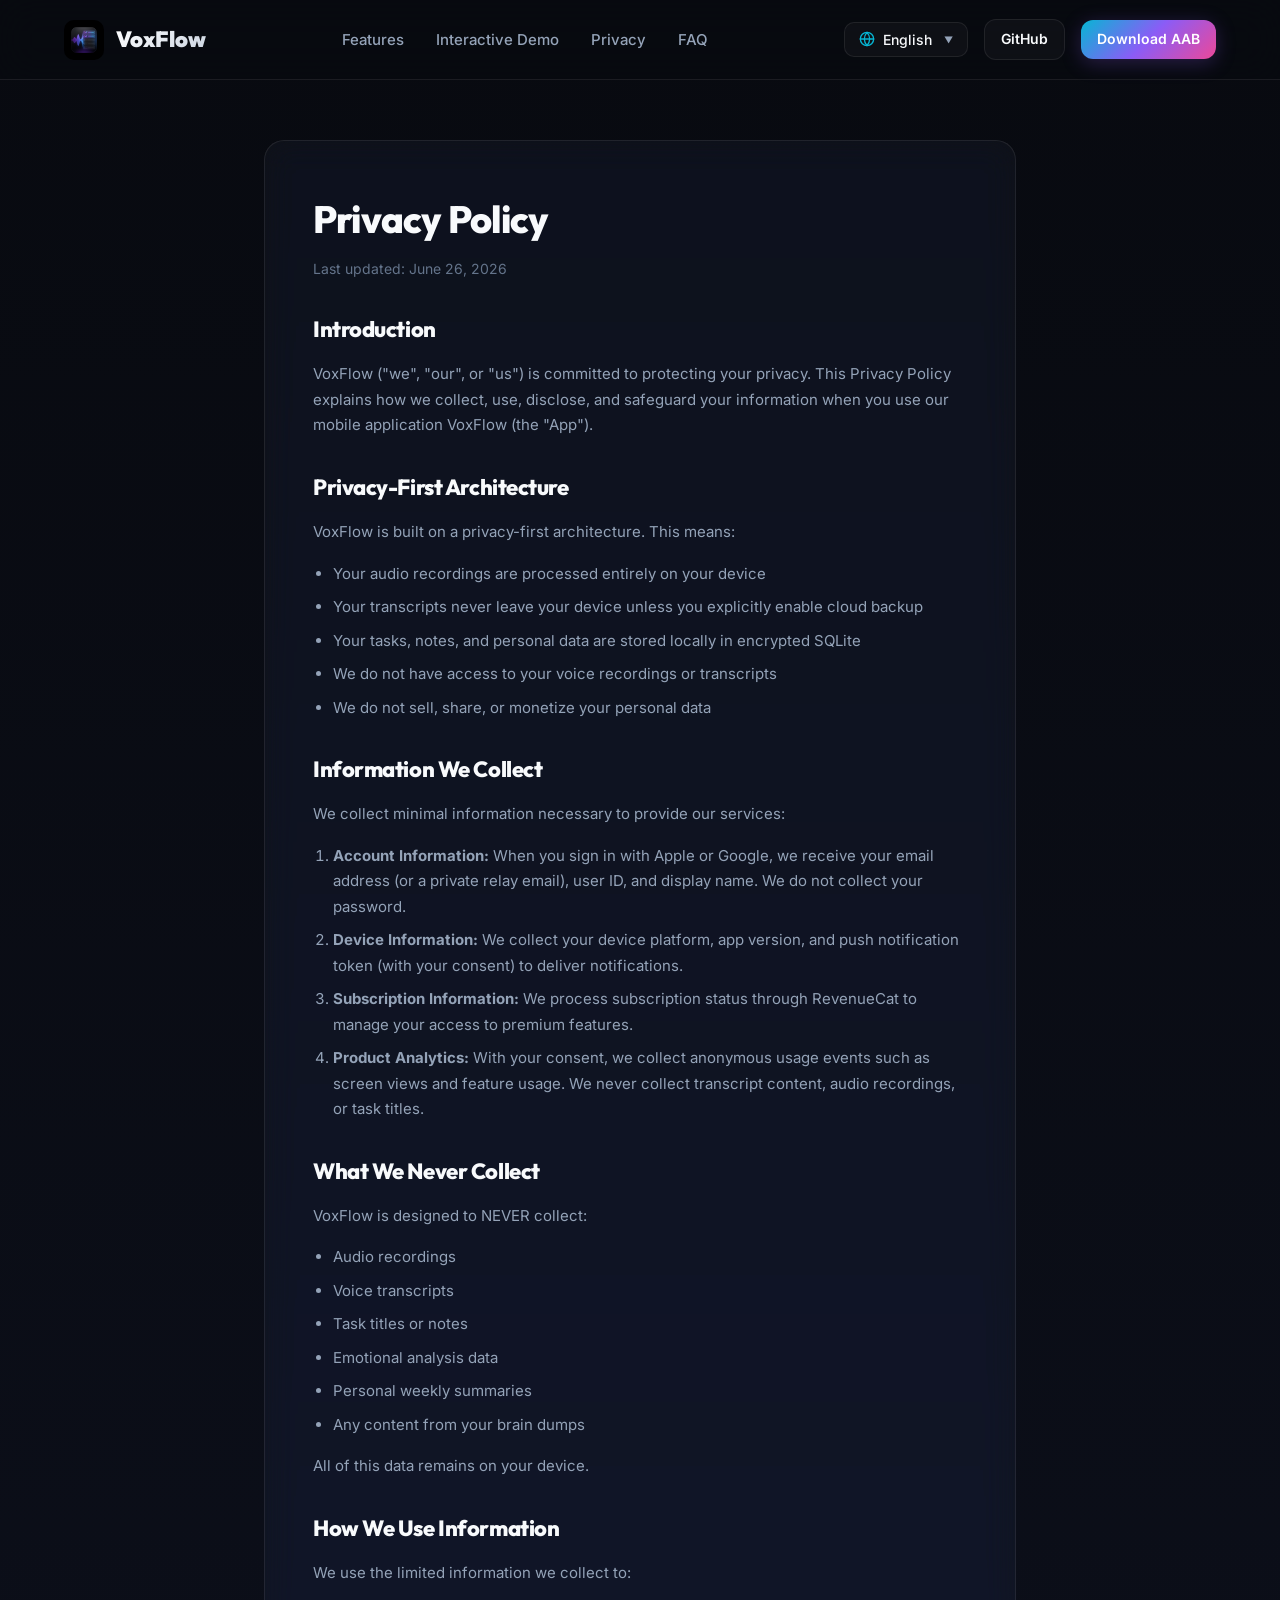
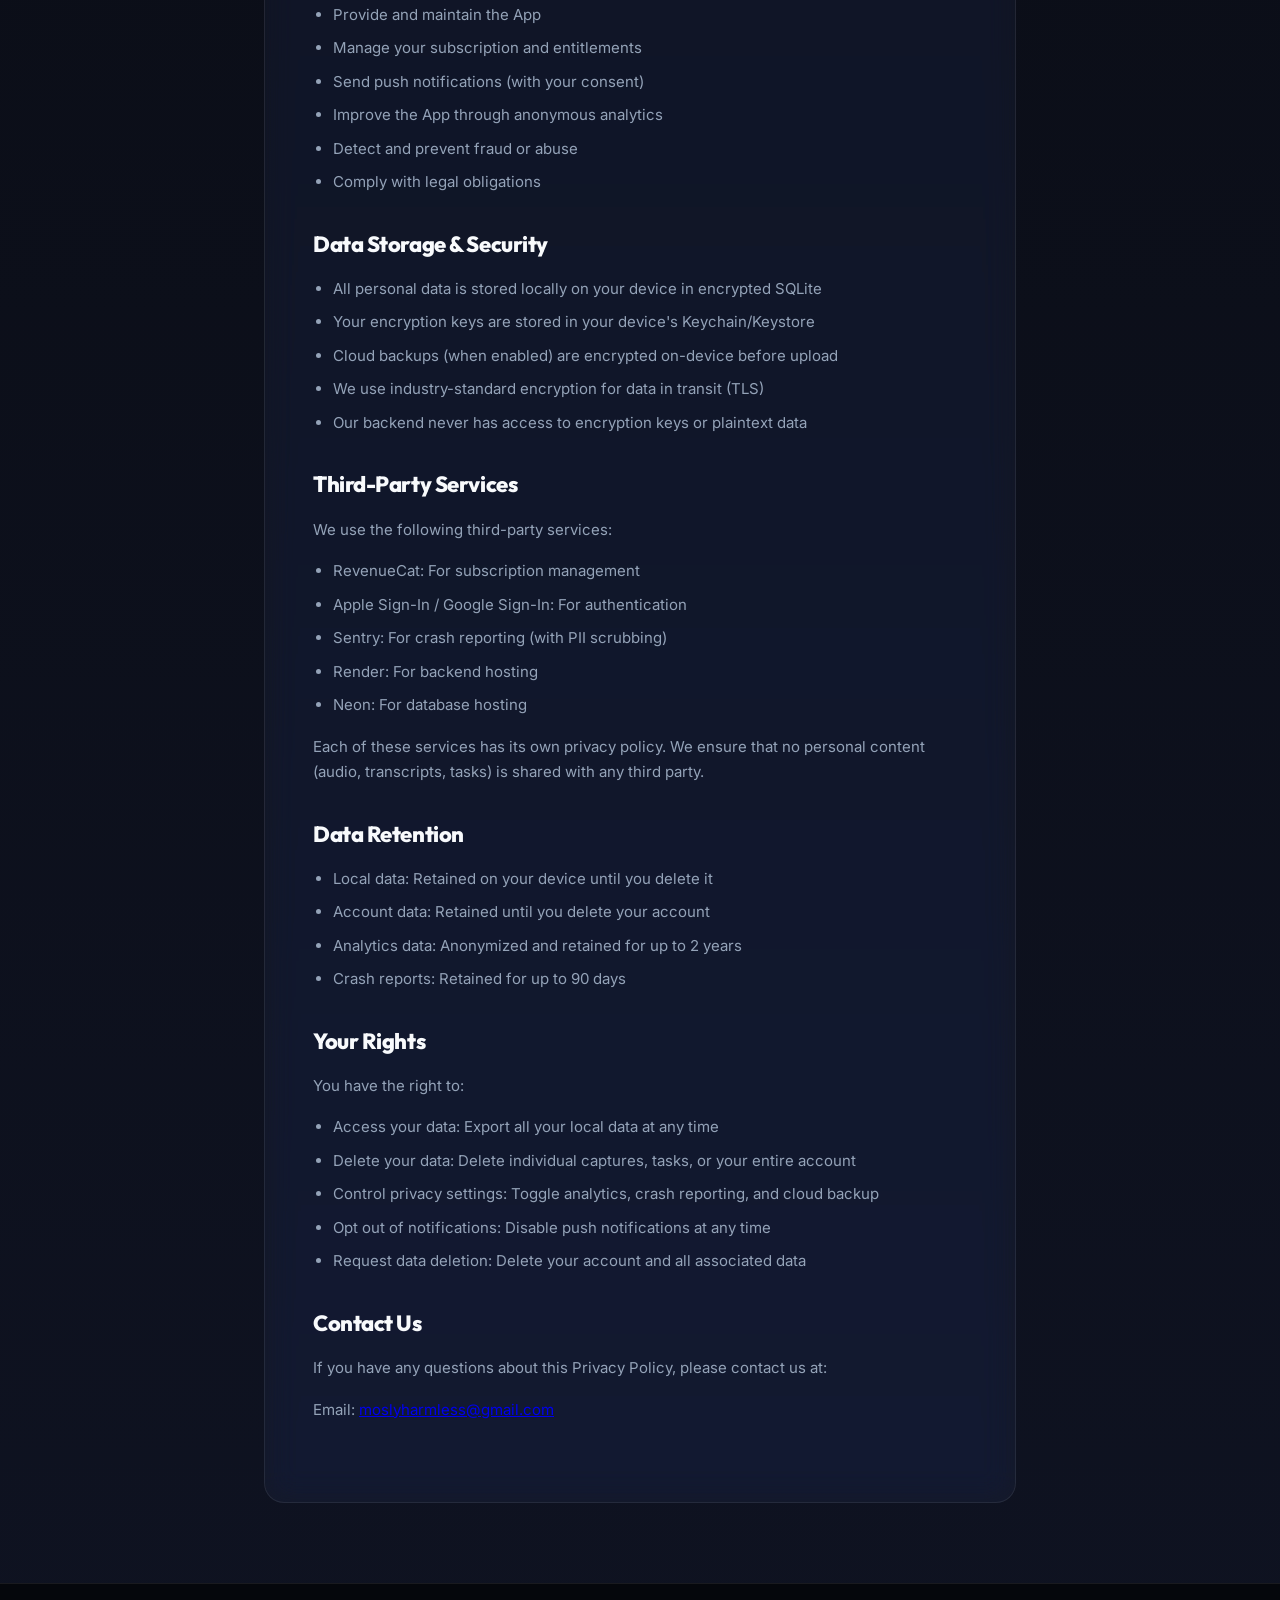
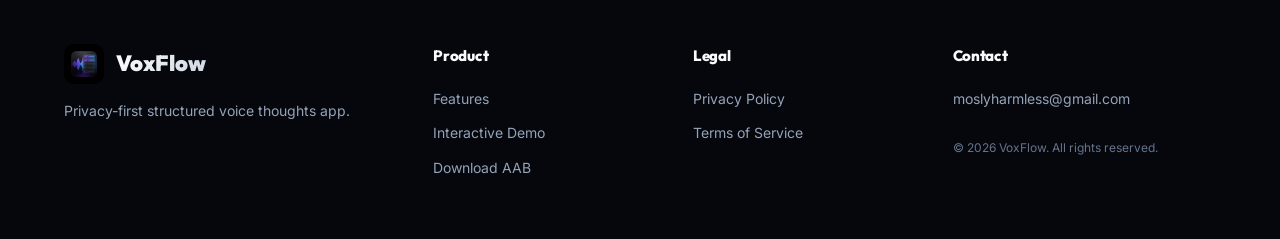
==== privacy-policy.html @ 39fed7d7 "Add files via upload" ====
<!DOCTYPE html>
<html lang="en">
<head>
  <meta charset="UTF-8">
  <meta name="viewport" content="width=device-width, initial-scale=1.0">
  <meta name="description" content="VoxFlow - Privacy Policy">
  <title>VoxFlow - Privacy Policy</title>
  
  <!-- Fonts -->
  <link rel="preconnect" href="https://fonts.googleapis.com">
  <link rel="preconnect" href="https://fonts.gstatic.com" crossorigin>
  <link href="https://fonts.googleapis.com/css2?family=Inter:wght@400;500;600;700&family=Outfit:wght@600;700;800;900&display=swap" rel="stylesheet">
  
  <!-- CSS -->
  <link rel="stylesheet" href="css/style.css">
  
  <style>
    /* Content switching styling */
    body.lang-en .lang-content:not(.lang-en) { display: none; }
    body.lang-ru .lang-content:not(.lang-ru) { display: none; }
    body.lang-uk .lang-content:not(.lang-uk) { display: none; }
    
    .policy-container {
      padding-top: 140px;
      padding-bottom: 80px;
      max-width: 800px;
      margin: 0 auto;
    }
    
    .policy-card {
      padding: 48px;
    }
    
    .policy-title {
      font-size: 38px;
      margin-bottom: 8px;
    }
    
    .policy-meta {
      color: var(--text-tertiary);
      font-size: 14px;
      margin-bottom: 32px;
      display: block;
    }
    
    .policy-section {
      margin-bottom: 32px;
    }
    
    .policy-section h3 {
      font-size: 22px;
      margin-bottom: 14px;
      color: var(--text-primary);
    }
    
    .policy-section p {
      font-size: 15px;
      line-height: 1.7;
      margin-bottom: 16px;
      color: var(--text-secondary);
    }
    
    .policy-section ul, .policy-section ol {
      margin-left: 20px;
      margin-bottom: 16px;
      color: var(--text-secondary);
      font-size: 15px;
    }
    
    .policy-section li {
      margin-bottom: 8px;
      line-height: 1.7;
    }
  </style>
</head>
<body>

  <!-- Navigation -->
  <header class="header">
    <div class="container navbar">
      <div class="logo-container" style="cursor: pointer;" onclick="window.location.href='index.html'">
        <img src="assets/logo.png" alt="VoxFlow Logo" class="logo-img">
        <span class="logo-text">VoxFlow</span>
      </div>
      <nav class="nav-links">
        <a href="index.html#features" data-i18n="nav_features">Features</a>
        <a href="index.html#demo" data-i18n="nav_demo">Interactive Demo</a>
        <a href="index.html#privacy" data-i18n="nav_privacy">Privacy</a>
        <a href="index.html#faq" data-i18n="nav_faq">FAQ</a>
      </nav>
      <div class="nav-actions">
        <!-- Language Dropdown -->
        <div class="lang-selector" id="langSelector">
          <button class="lang-btn" id="langBtn">
            <svg class="lang-icon" viewBox="0 0 24 24" fill="none" stroke="currentColor" stroke-width="2" stroke-linecap="round" stroke-linejoin="round">
              <circle cx="12" cy="12" r="10"></circle>
              <line x1="2" y1="12" x2="22" y2="12"></line>
              <path d="M12 2a15.3 15.3 0 0 1 4 10 15.3 15.3 0 0 1-4 10 15.3 15.3 0 0 1-4-10 15.3 15.3 0 0 1 4-10z"></path>
            </svg>
            <span class="current-lang" id="currentLang">English</span>
            <span class="dropdown-arrow">▼</span>
          </button>
          <div class="lang-dropdown" id="langDropdown">
            <a href="#" data-lang="en" class="lang-item active">English</a>
            <a href="#" data-lang="ru" class="lang-item">Русский</a>
            <a href="#" data-lang="uk" class="lang-item">Українська</a>
          </div>
        </div>
        <a href="https://github.com/sk1ph" target="_blank" class="btn btn-secondary btn-nav">GitHub</a>
        <a href="index.html#download" class="btn btn-primary btn-nav" data-i18n="nav_download">Download AAB</a>
      </div>
    </div>
  </header>

  <!-- Main Content -->
  <div class="container policy-container">
    <div class="glass-card policy-card">
      
      <!-- English Content -->
      <div class="lang-content lang-en">
        <h1 class="policy-title">Privacy Policy</h1>
        <span class="policy-meta">Last updated: June 26, 2026</span>
        
        <div class="policy-section">
          <h3>Introduction</h3>
          <p>VoxFlow ("we", "our", or "us") is committed to protecting your privacy. This Privacy Policy explains how we collect, use, disclose, and safeguard your information when you use our mobile application VoxFlow (the "App").</p>
        </div>

        <div class="policy-section">
          <h3>Privacy-First Architecture</h3>
          <p>VoxFlow is built on a privacy-first architecture. This means:</p>
          <ul>
            <li>Your audio recordings are processed entirely on your device</li>
            <li>Your transcripts never leave your device unless you explicitly enable cloud backup</li>
            <li>Your tasks, notes, and personal data are stored locally in encrypted SQLite</li>
            <li>We do not have access to your voice recordings or transcripts</li>
            <li>We do not sell, share, or monetize your personal data</li>
          </ul>
        </div>

        <div class="policy-section">
          <h3>Information We Collect</h3>
          <p>We collect minimal information necessary to provide our services:</p>
          <ol>
            <li><strong>Account Information:</strong> When you sign in with Apple or Google, we receive your email address (or a private relay email), user ID, and display name. We do not collect your password.</li>
            <li><strong>Device Information:</strong> We collect your device platform, app version, and push notification token (with your consent) to deliver notifications.</li>
            <li><strong>Subscription Information:</strong> We process subscription status through RevenueCat to manage your access to premium features.</li>
            <li><strong>Product Analytics:</strong> With your consent, we collect anonymous usage events such as screen views and feature usage. We never collect transcript content, audio recordings, or task titles.</li>
          </ol>
        </div>

        <div class="policy-section">
          <h3>What We Never Collect</h3>
          <p>VoxFlow is designed to NEVER collect:</p>
          <ul>
            <li>Audio recordings</li>
            <li>Voice transcripts</li>
            <li>Task titles or notes</li>
            <li>Emotional analysis data</li>
            <li>Personal weekly summaries</li>
            <li>Any content from your brain dumps</li>
          </ul>
          <p>All of this data remains on your device.</p>
        </div>

        <div class="policy-section">
          <h3>How We Use Information</h3>
          <p>We use the limited information we collect to:</p>
          <ul>
            <li>Provide and maintain the App</li>
            <li>Manage your subscription and entitlements</li>
            <li>Send push notifications (with your consent)</li>
            <li>Improve the App through anonymous analytics</li>
            <li>Detect and prevent fraud or abuse</li>
            <li>Comply with legal obligations</li>
          </ul>
        </div>

        <div class="policy-section">
          <h3>Data Storage & Security</h3>
          <ul>
            <li>All personal data is stored locally on your device in encrypted SQLite</li>
            <li>Your encryption keys are stored in your device's Keychain/Keystore</li>
            <li>Cloud backups (when enabled) are encrypted on-device before upload</li>
            <li>We use industry-standard encryption for data in transit (TLS)</li>
            <li>Our backend never has access to encryption keys or plaintext data</li>
          </ul>
        </div>

        <div class="policy-section">
          <h3>Third-Party Services</h3>
          <p>We use the following third-party services:</p>
          <ul>
            <li>RevenueCat: For subscription management</li>
            <li>Apple Sign-In / Google Sign-In: For authentication</li>
            <li>Sentry: For crash reporting (with PII scrubbing)</li>
            <li>Render: For backend hosting</li>
            <li>Neon: For database hosting</li>
          </ul>
          <p>Each of these services has its own privacy policy. We ensure that no personal content (audio, transcripts, tasks) is shared with any third party.</p>
        </div>

        <div class="policy-section">
          <h3>Data Retention</h3>
          <ul>
            <li>Local data: Retained on your device until you delete it</li>
            <li>Account data: Retained until you delete your account</li>
            <li>Analytics data: Anonymized and retained for up to 2 years</li>
            <li>Crash reports: Retained for up to 90 days</li>
          </ul>
        </div>

        <div class="policy-section">
          <h3>Your Rights</h3>
          <p>You have the right to:</p>
          <ul>
            <li>Access your data: Export all your local data at any time</li>
            <li>Delete your data: Delete individual captures, tasks, or your entire account</li>
            <li>Control privacy settings: Toggle analytics, crash reporting, and cloud backup</li>
            <li>Opt out of notifications: Disable push notifications at any time</li>
            <li>Request data deletion: Delete your account and all associated data</li>
          </ul>
        </div>

        <div class="policy-section">
          <h3>Contact Us</h3>
          <p>If you have any questions about this Privacy Policy, please contact us at:</p>
          <p>Email: <a href="mailto:moslyharmless@gmail.com" class="accent-cyan">moslyharmless@gmail.com</a></p>
        </div>
      </div>
      
      <!-- Russian Content -->
      <div class="lang-content lang-ru">
        <h1 class="policy-title">Политика конфиденциальности</h1>
        <span class="policy-meta">Последнее обновление: 26 июня 2026 г.</span>
        
        <div class="policy-section">
          <h3>Введение</h3>
          <p>VoxFlow («мы», «наш» или «нас») стремится защищать вашу конфиденциальность. Данная Политика конфиденциальности объясняет, как мы собираем, используем, раскрываем и защищаем вашу информацию, когда вы используете наше мобильное приложение VoxFlow («Приложение»).</p>
        </div>

        <div class="policy-section">
          <h3>Приватность на первом месте</h3>
          <p>VoxFlow построен на архитектуре с приоритетом конфиденциальности. Это означает:</p>
          <ul>
            <li>Ваши аудиозаписи обрабатываются исключительно на вашем устройстве</li>
            <li>Ваши расшифровки никогда не покидают устройство, если вы явно не включите облачное резервное копирование</li>
            <li>Ваши задачи, заметки и личные данные хранятся локально в зашифрованной базе данных SQLite</li>
            <li>У нас нет доступа к вашим голосовым записям или расшифровкам</li>
            <li>Мы не продаем, не передаем и не монетизируем ваши личные данные</li>
          </ul>
        </div>

        <div class="policy-section">
          <h3>Информация, которую мы собираем</h3>
          <p>Мы собираем минимальный объем информации, необходимый для предоставления услуг:</p>
          <ol>
            <li><strong>Информация об учетной записи:</strong> Когда вы входите через Apple или Google, мы получаем ваш адрес электронной почты, идентификатор пользователя и отображаемое имя. Мы не собираем ваш пароль.</li>
            <li><strong>Информация об устройстве:</strong> Мы собираем данные о платформе устройства, версии приложения и токен push-уведомлений (с вашего согласия) для доставки уведомлений.</li>
            <li><strong>Информация о подписке:</strong> Мы обрабатываем статус подписки через RevenueCat для управления вашим доступом к премиум-функциям.</li>
            <li><strong>Аналитика продукта:</strong> С вашего согласия мы собираем анонимные события использования, такие как просмотры экранов и использование функций. Мы никогда не собираем содержимое расшифровок, аудиозаписи или названия задач.</li>
          </ol>
        </div>

        <div class="policy-section">
          <h3>Что мы никогда не собираем</h3>
          <p>VoxFlow разработан так, чтобы НИКОГДА не собирать:</p>
          <ul>
            <li>Голосовые аудиозаписи</li>
            <li>Текстовые расшифровки голоса</li>
            <li>Названия задач или заметки к ним</li>
            <li>Данные анализа эмоций</li>
            <li>Личные еженедельные итоги</li>
            <li>Любое содержимое ваших мыслей из записей</li>
          </ul>
          <p>Все эти данные остаются исключительно на вашем устройстве.</p>
        </div>

        <div class="policy-section">
          <h3>Как мы используем информацию</h3>
          <p>Мы используем ограниченную информацию, которую собираем, для:</p>
          <ul>
            <li>Предоставления и поддержки Приложения</li>
            <li>Управления вашей подпиской и правами доступа</li>
            <li>Отправки push-уведомлений (с вашего согласия)</li>
            <li>Улучшения Приложения с помощью анонимной аналитики</li>
            <li>Обнаружения и предотвращения мошенничества или злоупотреблений</li>
            <li>Соблюдения юридических обязательств</li>
          </ul>
        </div>

        <div class="policy-section">
          <h3>Хранение и безопасность данных</h3>
          <ul>
            <li>Все личные данные хранятся локально на вашем устройстве в зашифрованной SQLite</li>
            <li>Ключи шифрования хранятся в системном Keychain/Keystore вашего устройства</li>
            <li>Облачные резервные копии (если они включены) шифруются на устройстве перед загрузкой</li>
            <li>Мы используем стандартное отраслевое шифрование данных при передаче (TLS)</li>
            <li>Наш бэкэнд никогда не имеет доступа к ключам шифрования или открытым данным</li>
          </ul>
        </div>

        <div class="policy-section">
          <h3>Сторонние сервисы</h3>
          <p>Мы используем следующие сторонние сервисы:</p>
          <ul>
            <li>RevenueCat: для управления подписками</li>
            <li>Apple Sign-In / Google Sign-In: для аутентификации</li>
            <li>Sentry: для отчетов о сбоях (с очисткой персональных данных)</li>
            <li>Render: для хостинга бэкэнда</li>
            <li>Neon: для хостинга баз данных</li>
          </ul>
          <p>У каждой из этих служб есть своя политика конфиденциальности. Мы гарантируем, что личный контент (аудио, расшифровки, задачи) не передается третьим лицам.</p>
        </div>

        <div class="policy-section">
          <h3>Сроки хранения данных</h3>
          <ul>
            <li>Локальные данные: хранятся на вашем устройстве, пока вы их не удалите</li>
            <li>Данные учетной записи: хранятся до тех пор, пока вы не удалите свой аккаунт</li>
            <li>Данные аналитики: анонимизируются и хранятся до 2 лет</li>
            <li>Отчеты о сбоях: хранятся до 90 дней</li>
          </ul>
        </div>

        <div class="policy-section">
          <h3>Ваши права</h3>
          <p>Вы имеете право на:</p>
          <ul>
            <li>Доступ к данным: экспорт всех локальных данных в любое время</li>
            <li>Удаление данных: удаление отдельных записей, задач или всей учетной записи</li>
            <li>Управление настройками конфиденциальности: переключение аналитики, отчетов о сбоях и бэкэнда</li>
            <li>Отключение уведомлений: отключение push-уведомлений в любое время</li>
            <li>Запрос на удаление данных: удаление аккаунта и всех связанных данных</li>
          </ul>
        </div>

        <div class="policy-section">
          <h3>Контакты</h3>
          <p>Если у вас есть вопросы по этой Политике конфиденциальности, свяжитесь с нами по адресу:</p>
          <p>Email: <a href="mailto:moslyharmless@gmail.com" class="accent-cyan">moslyharmless@gmail.com</a></p>
        </div>
      </div>
      
      <!-- Ukrainian Content -->
      <div class="lang-content lang-uk">
        <h1 class="policy-title">Політика конфиденційності</h1>
        <span class="policy-meta">Останнє оновлення: 26 червня 2026 р.</span>
        
        <div class="policy-section">
          <h3>Вступ</h3>
          <p>VoxFlow («ми», «наш» або «нас») прагне захищати вашу конфіденційність. Ця Політика конфіденційності пояснює, як ми збираємо, використовуємо, розкриваємо та захищаємо вашу інформацію, коли ви використовуєте наше мобільне додаток VoxFlow («Додаток»).</p>
        </div>

        <div class="policy-section">
          <h3>Приватність на першому місці</h3>
          <p>VoxFlow побудований на архітектурі з пріоритетом конфіденційності. Це означає:</p>
          <ul>
            <li>Ваші аудіозаписи обробляються виключно на вашому пристрої</li>
            <li>Ваші розшифровки ніколи не залишають пристрій, якщо ви явно не ввімкнете хмарне резервне копіювання</li>
            <li>Ваші завдання, нотатки та особисті дані зберігаються локально в зашифрованій базі даних SQLite</li>
            <li>У нас немає доступу до ваших голосових записів чи розшифровок</li>
            <li>Ми не продаємо, не передаємо та не монетизуємо ваші особисті дані</li>
          </ul>
        </div>

        <div class="policy-section">
          <h3>Інформація, яку ми збираємо</h3>
          <p>Ми збираємо мінімальний обсяг інформації, необхідний для надання послуг:</p>
          <ol>
            <li><strong>Інформація про обліковий запис:</strong> Коли ви входите через Apple або Google, ми отримуємо вашу адресу електронної пошти, ідентифікатор користувача та відображуване ім'я. Ми не збираємо ваш пароль.</li>
            <li><strong>Інформація про пристрій:</strong> Ми збираємо дані про платформу пристрою, версію програми та токен push-повідомлень (за вашою згодою) для доставки повідомлень.</li>
            <li><strong>Інформація про підписку:</strong> Ми обробляємо статус підписки через RevenueCat для керування вашим доступом до преміум-функцій.</li>
            <li><strong>Аналітика продукту:</strong> За вашою згодою ми збираємо анонімні події використання, такі як перегляди екранів та використання функцій. Ми ніколи не збираємо вміст розшифровок, аудіозаписи чи назви завдань.</li>
          </ol>
        </div>

        <div class="policy-section">
          <h3>Що ми ніколи не збираємо</h3>
          <p>VoxFlow розроблений так, щоб НІКОЛИ не збирати:</p>
          <ul>
            <li>Голосові аудіозаписи</li>
            <li>Текстові розшифровки голосу</li>
            <li>Назви завдань чи нотатки до них</li>
            <li>Дані аналізу емоцій</li>
            <li>Особисті щотижневі підсумки</li>
            <li>Будь-який вміст ваших думок із записів</li>
          </ul>
          <p>Усі ці дані залишаються виключно на вашому пристрої.</p>
        </div>

        <div class="policy-section">
          <h3>Як ми використовуємо інформацію</h3>
          <p>Ми використовуємо обмежену інформацію, яку збираємо, для:</p>
          <ul>
            <li>Надання та підтримки Програми</li>
            <li>Керування вашою підпискою та правами доступу</li>
            <li>Надсилання push-повідомлень (за вашою згодою)</li>
            <li>Поліпшення програми за допомогою анонімної аналітики</li>
            <li>Виявлення та запобігання шахрайству або зловживанням</li>
            <li>Дотримання юридичних зобов'язань</li>
          </ul>
        </div>

        <div class="policy-section">
          <h3>Зберігання та безпека даних</h3>
          <ul>
            <li>Всі особисті дані зберігаються локально на вашому пристрої в зашифрованій SQLite</li>
            <li>Ключі шифрування зберігаються у системному Keychain/Keystore вашого пристрою</li>
            <li>Хмарні резервні копії (якщо вони включені) шифруються на пристрої перед завантаженням</li>
            <li>Ми використовуємо стандартне галузеве шифрування даних при передачі (TLS)</li>
            <li>Наш бекенд ніколи не має доступу до ключів шифрування або відкритих даних</li>
          </ul>
        </div>

        <div class="policy-section">
          <h3>Сторонні сервіси</h3>
          <p>Ми використовуємо такі сторонні сервіси:</p>
          <ul>
            <li>RevenueCat: для управління підписками</li>
            <li>Apple Sign-In / Google Sign-In: для автентифікації</li>
            <li>Sentry: для звітів про збої (з очищенням персональних даних)</li>
            <li>Render: для хостингу бекенду</li>
            <li>Neon: для хостингу баз даних</li>
          </ul>
          <p>Кожна з цих служб має свою політику конфіденційності. Ми гарантуємо, що особистий контент (аудіо, розшифровки, завдання) не передається третім особам.</p>
        </div>

        <div class="policy-section">
          <h3>Терміни зберігання даних</h3>
          <ul>
            <li>Локальні дані: зберігаються на вашому пристрої, доки ви їх не видалите</li>
            <li>Дані облікового запису: зберігаються доти, доки ви не видалите свій аккаунт</li>
            <li>Дані аналітики: анонімізуються та зберігаються до 2 років</li>
            <li>Звіти про збої: зберігаються до 90 днів</li>
          </ul>
        </div>

        <div class="policy-section">
          <h3>Ваші права</h3>
          <p>Ви маєте право на:</p>
          <ul>
            <li>Доступ до даних: експорт усіх локальних даних у будь-який час</li>
            <li>Видалення даних: видалення окремих записів, завдань або всього облікового запису</li>
            <li>Керування налаштуваннями конфіденційності: перемикання аналітики, звітів про збої та бекенду</li>
            <li>Вимкнення повідомлень: вимкнення push-повідомлень у будь-який час</li>
            <li>Запит на видалення даних: видалення облікового запису та всіх пов'язаних даних</li>
          </ul>
        </div>

        <div class="policy-section">
          <h3>Контакти</h3>
          <p>Якщо у вас є питання щодо цієї Політики конфіденційності, зв'яжіться з нами за адресою:</p>
          <p>Email: <a href="mailto:moslyharmless@gmail.com" class="accent-cyan">moslyharmless@gmail.com</a></p>
        </div>
      </div>
      
    </div>
  </div>

  <!-- Footer -->
  <footer class="footer">
    <div class="container footer-grid">
      <div class="footer-brand">
        <div class="logo-container" style="cursor: pointer;" onclick="window.location.href='index.html'">
          <img src="assets/logo.png" alt="VoxFlow Logo" class="logo-img">
          <span class="logo-text">VoxFlow</span>
        </div>
        <p class="footer-desc" data-i18n="footer_desc">Privacy-first structured voice thoughts app.</p>
      </div>
      <div class="footer-links">
        <h5 data-i18n="footer_product">Product</h5>
        <a href="index.html#features" data-i18n="nav_features">Features</a>
        <a href="index.html#demo" data-i18n="nav_demo">Demo</a>
        <a href="index.html#download" data-i18n="nav_download">Download AAB</a>
      </div>
      <div class="footer-links">
        <h5 data-i18n="footer_legal">Legal</h5>
        <a href="privacy-policy.html" data-i18n="footer_privacy">Privacy Policy</a>
        <a href="terms-of-service.html" data-i18n="footer_terms">Terms of Service</a>
      </div>
      <div class="footer-links">
        <h5>Contact</h5>
        <a href="mailto:moslyharmless@gmail.com">moslyharmless@gmail.com</a>
        <span data-i18n="footer_copy">© 2026 VoxFlow. All rights reserved.</span>
      </div>
    </div>
  </footer>

  <!-- Script for local page language sync -->
  <script>
    const translations = {
      en: {
        nav_features: "Features",
        nav_demo: "Interactive Demo",
        nav_privacy: "Privacy",
        nav_faq: "FAQ",
        nav_download: "Download AAB",
        footer_desc: "Privacy-first structured voice thoughts app.",
        footer_product: "Product",
        footer_legal: "Legal",
        footer_privacy: "Privacy Policy",
        footer_terms: "Terms of Service",
        footer_copy: "© 2026 VoxFlow. All rights reserved."
      },
      ru: {
        nav_features: "Функции",
        nav_demo: "Демо-симулятор",
        nav_privacy: "Приватность",
        nav_faq: "Частые вопросы",
        nav_download: "Скачать AAB",
        footer_desc: "Приватный планировщик задач на основе вашего голоса.",
        footer_product: "Продукт",
        footer_legal: "Юридически",
        footer_privacy: "Политика конфиденциальности",
        footer_terms: "Условия использования",
        footer_copy: "© 2026 VoxFlow. Все права защищены."
      },
      uk: {
        nav_features: "Функції",
        nav_demo: "Демо-симулятор",
        nav_privacy: "Приватність",
        nav_faq: "Питання",
        nav_download: "Завантажити AAB",
        footer_desc: "Приватний планувальник завдань на основі вашого голосу.",
        footer_product: "Продукт",
        footer_legal: "Юридично",
        footer_privacy: "Політика конфіденційності",
        footer_terms: "Умови використання",
        footer_copy: "© 2026 VoxFlow. Всі права застережені."
      }
    };

    let currentLanguage = 'en';

    const langSelector = document.getElementById('langSelector');
    const langBtn = document.getElementById('langBtn');
    const currentLangSpan = document.getElementById('currentLang');

    langBtn.addEventListener('click', (e) => {
      e.stopPropagation();
      langSelector.classList.toggle('open');
    });

    document.addEventListener('click', () => {
      langSelector.classList.remove('open');
    });

    document.querySelectorAll('.lang-item').forEach(item => {
      item.addEventListener('click', (e) => {
        e.preventDefault();
        const lang = item.getAttribute('data-lang');
        setLanguage(lang);
        langSelector.classList.remove('open');
      });
    });

    function setLanguage(lang) {
      currentLanguage = lang;
      localStorage.setItem('voxflow_lang', lang);
      document.body.className = 'lang-' + lang;
      
      document.querySelectorAll('.lang-item').forEach(item => {
        if (item.getAttribute('data-lang') === lang) {
          item.classList.add('active');
        } else {
          item.classList.remove('active');
        }
      });

      const langNames = {
        en: 'English',
        ru: 'Русский',
        uk: 'Українська'
      };
      currentLangSpan.textContent = langNames[lang];

      document.querySelectorAll('[data-i18n]').forEach(el => {
        const key = el.getAttribute('data-i18n');
        if (translations[lang] && translations[lang][key]) {
          el.innerHTML = translations[lang][key];
        }
      });
    }

    // Init
    const savedLang = localStorage.getItem('voxflow_lang') || 'en';
    setLanguage(savedLang);
  </script>
</body>
</html>
---- css/style.css ----
/* Custom Reset & Tokens */
:root {
  --bg-primary: #080A10;
  --bg-secondary: #0F1322;
  --surface: rgba(255, 255, 255, 0.03);
  --surface-border: rgba(255, 255, 255, 0.08);
  --surface-hover: rgba(255, 255, 255, 0.06);
  
  --accent-cyan: #06B6D4;
  --accent-purple: #8B5CF6;
  --accent-pink: #EC4899;
  
  --text-primary: #F8FAFC;
  --text-secondary: #94A3B8;
  --text-tertiary: #64748B;
  
  --gradient-accent: linear-gradient(135deg, var(--accent-cyan) 0%, var(--accent-purple) 50%, var(--accent-pink) 100%);
  --gradient-dark: linear-gradient(180deg, var(--bg-primary) 0%, var(--bg-secondary) 100%);
  
  --font-sans: 'Inter', sans-serif;
  --font-display: 'Outfit', sans-serif;
  
  --transition-smooth: all 0.3s cubic-bezier(0.4, 0, 0.2, 1);
  --border-radius-card: 20px;
  --border-radius-btn: 12px;
}

* {
  box-sizing: border-box;
  margin: 0;
  padding: 0;
}

html {
  scroll-behavior: smooth;
}

body {
  background-color: var(--bg-primary);
  background-image: var(--gradient-dark);
  color: var(--text-primary);
  font-family: var(--font-sans);
  line-height: 1.6;
  overflow-x: hidden;
}

.container {
  max-width: 1200px;
  margin: 0 auto;
  padding: 0 24px;
}

.text-center {
  text-align: center;
}

/* Typography */
h1, h2, h3, h4, h5 {
  font-family: var(--font-display);
  font-weight: 800;
  letter-spacing: -0.02em;
}

p {
  color: var(--text-secondary);
}

/* Gradients & Badges */
.gradient-text {
  background: var(--gradient-accent);
  -webkit-background-clip: text;
  -webkit-text-fill-color: transparent;
}

.badge-premium {
  display: inline-flex;
  align-items: center;
  gap: 8px;
  padding: 6px 14px;
  border-radius: 30px;
  background: rgba(6, 182, 212, 0.08);
  border: 1px fill rgba(6, 182, 212, 0.15);
  border: 1px solid rgba(6, 182, 212, 0.2);
  color: var(--accent-cyan);
  font-size: 13px;
  font-weight: 600;
  margin-bottom: 24px;
  backdrop-filter: blur(10px);
}

/* Buttons */
.btn {
  display: inline-flex;
  align-items: center;
  justify-content: center;
  gap: 10px;
  font-family: var(--font-sans);
  font-weight: 600;
  font-size: 15px;
  padding: 12px 24px;
  border-radius: var(--border-radius-btn);
  cursor: pointer;
  text-decoration: none;
  transition: var(--transition-smooth);
  border: none;
}

.btn-large {
  padding: 16px 32px;
  font-size: 16px;
}

.btn-primary {
  background: var(--gradient-accent);
  color: #FFFFFF;
  box-shadow: 0 4px 20px rgba(139, 92, 246, 0.25);
}

.btn-primary:hover {
  transform: translateY(-2px);
  box-shadow: 0 8px 30px rgba(139, 92, 246, 0.4);
}

.btn-glow {
  position: relative;
}

.btn-glow::after {
  content: '';
  position: absolute;
  top: 0; left: 0; right: 0; bottom: 0;
  border-radius: var(--border-radius-btn);
  background: var(--gradient-accent);
  z-index: -1;
  filter: blur(15px);
  opacity: 0.5;
  transition: var(--transition-smooth);
}

.btn-glow:hover::after {
  filter: blur(25px);
  opacity: 0.8;
}

.btn-secondary {
  background: var(--surface);
  border: 1px solid var(--surface-border);
  color: var(--text-primary);
}

.btn-secondary:hover {
  background: var(--surface-hover);
  border-color: rgba(255, 255, 255, 0.15);
  transform: translateY(-2px);
}

.btn-nav {
  padding: 8px 16px;
  font-size: 14px;
}

.btn-icon {
  width: 20px;
  height: 20px;
}

/* Glassmorphism Card */
.glass-card {
  background: var(--surface);
  backdrop-filter: blur(16px) saturate(180%);
  -webkit-backdrop-filter: blur(16px) saturate(180%);
  border: 1px solid var(--surface-border);
  border-radius: var(--border-radius-card);
  transition: var(--transition-smooth);
}

/* Header & Navbar */
.header {
  position: fixed;
  top: 0; left: 0; right: 0;
  z-index: 100;
  background: rgba(8, 10, 16, 0.8);
  backdrop-filter: blur(20px);
  border-bottom: 1px solid var(--surface-border);
  height: 80px;
}

.navbar {
  display: flex;
  align-items: center;
  justify-content: space-between;
  height: 100%;
}

.logo-container {
  display: flex;
  align-items: center;
  gap: 12px;
}

.logo-img {
  width: 40px;
  height: 40px;
  border-radius: 10px;
}

.logo-text {
  font-family: var(--font-display);
  font-weight: 900;
  font-size: 22px;
  background: linear-gradient(135deg, #FFFFFF 0%, #CBD5E1 100%);
  -webkit-background-clip: text;
  -webkit-text-fill-color: transparent;
}

.nav-links {
  display: flex;
  gap: 32px;
}

.nav-links a {
  color: var(--text-secondary);
  text-decoration: none;
  font-weight: 500;
  font-size: 15px;
  transition: var(--transition-smooth);
}

.nav-links a:hover {
  color: var(--text-primary);
}

.nav-actions {
  display: flex;
  align-items: center;
  gap: 16px;
}

/* Language Selector Dropdown */
.lang-selector {
  position: relative;
  display: inline-block;
}

.lang-btn {
  display: flex;
  align-items: center;
  gap: 8px;
  background: var(--surface);
  border: 1px solid var(--surface-border);
  border-radius: 10px;
  padding: 8px 14px;
  color: var(--text-primary);
  font-family: var(--font-sans);
  font-weight: 500;
  font-size: 14px;
  cursor: pointer;
  transition: var(--transition-smooth);
}

.lang-btn:hover {
  background: var(--surface-hover);
  border-color: rgba(255, 255, 255, 0.15);
}

.lang-icon {
  width: 16px;
  height: 16px;
  color: var(--accent-cyan);
}

.dropdown-arrow {
  font-size: 9px;
  margin-left: 4px;
  transition: transform 0.3s ease;
  color: var(--text-secondary);
}

.lang-selector.open .dropdown-arrow {
  transform: rotate(180deg);
}

.lang-dropdown {
  position: absolute;
  top: calc(100% + 8px);
  right: 0;
  background: #121829;
  border: 1px solid var(--surface-border);
  border-radius: 12px;
  width: 150px;
  box-shadow: 0 10px 25px rgba(0,0,0,0.5);
  opacity: 0;
  visibility: hidden;
  transform: translateY(-10px);
  transition: all 0.3s cubic-bezier(0.4, 0, 0.2, 1);
  z-index: 200;
  padding: 6px;
}

.lang-selector.open .lang-dropdown {
  opacity: 1;
  visibility: visible;
  transform: translateY(0);
}

.lang-item {
  display: block;
  padding: 10px 14px;
  color: var(--text-secondary);
  text-decoration: none;
  font-size: 14px;
  font-weight: 500;
  border-radius: 8px;
  transition: var(--transition-smooth);
}

.lang-item:hover {
  background: rgba(255, 255, 255, 0.05);
  color: var(--text-primary);
}

.lang-item.active {
  background: rgba(6, 182, 212, 0.1);
  color: var(--accent-cyan);
}

/* Hero Section */
.hero-section {
  position: relative;
  padding-top: 160px;
  padding-bottom: 80px;
}

.hero-bg-glow {
  position: absolute;
  top: 0; left: 50%;
  transform: translateX(-50%);
  width: 100%;
  height: 100%;
  background-image: url('../assets/hero_bg.png');
  background-size: cover;
  background-position: center;
  opacity: 0.15;
  pointer-events: none;
  z-index: -1;
}

.hero-grid {
  display: grid;
  grid-template-columns: 1.2fr 0.8fr;
  gap: 48px;
  align-items: center;
}

.hero-title {
  font-size: 58px;
  line-height: 1.1;
  margin-bottom: 20px;
}

.hero-subtitle {
  font-size: 19px;
  line-height: 1.6;
  margin-bottom: 36px;
  max-width: 600px;
}

.hero-ctas {
  display: flex;
  gap: 16px;
  margin-bottom: 48px;
}

.hero-meta {
  display: flex;
  gap: 24px;
}

.meta-item {
  font-size: 14px;
  color: var(--text-secondary);
  display: flex;
  align-items: center;
  gap: 8px;
}

.showcase-card {
  padding: 12px;
  overflow: hidden;
  border-radius: 30px;
  box-shadow: 0 20px 50px rgba(0,0,0,0.3);
}

.showcase-img {
  width: 100%;
  border-radius: 20px;
  display: block;
}

/* Wave animation */
.interactive-wave-container {
  padding: 60px 0;
  position: relative;
}

.wave-heading {
  font-size: 20px;
  color: var(--text-secondary);
  margin-bottom: 24px;
  font-family: var(--font-sans);
  font-weight: 500;
  letter-spacing: 0.05em;
}

.live-wave {
  display: flex;
  justify-content: center;
  align-items: center;
  gap: 6px;
  height: 80px;
}

.live-wave .bar {
  width: 6px;
  height: 10px;
  background: var(--gradient-accent);
  border-radius: 3px;
  transition: var(--transition-smooth);
  animation: pulseWave 1.2s ease-in-out infinite alternate;
}

.live-wave:hover .bar {
  animation-duration: 0.5s;
}

/* Stagger animations */
.live-wave .bar:nth-child(1) { animation-delay: 0.1s; }
.live-wave .bar:nth-child(2) { animation-delay: 0.3s; }
.live-wave .bar:nth-child(3) { animation-delay: 0.5s; }
.live-wave .bar:nth-child(4) { animation-delay: 0.7s; }
.live-wave .bar:nth-child(5) { animation-delay: 0.9s; }
.live-wave .bar:nth-child(6) { animation-delay: 1.1s; }
.live-wave .bar:nth-child(7) { animation-delay: 1.3s; }
.live-wave .bar:nth-child(8) { animation-delay: 1.5s; }
.live-wave .bar:nth-child(9) { animation-delay: 1.4s; }
.live-wave .bar:nth-child(10) { animation-delay: 1.2s; }
.live-wave .bar:nth-child(11) { animation-delay: 1.0s; }
.live-wave .bar:nth-child(12) { animation-delay: 0.8s; }
.live-wave .bar:nth-child(13) { animation-delay: 0.6s; }
.live-wave .bar:nth-child(14) { animation-delay: 0.4s; }
.live-wave .bar:nth-child(15) { animation-delay: 0.2s; }
.live-wave .bar:nth-child(16) { animation-delay: 0.0s; }

@keyframes pulseWave {
  0% { height: 10px; }
  100% { height: 70px; }
}

/* Features */
.features-section {
  padding: 100px 0;
  position: relative;
}

.section-header {
  text-align: center;
  max-width: 700px;
  margin: 0 auto 60px auto;
}

.section-title {
  font-size: 42px;
  margin-bottom: 16px;
}

.section-subtitle {
  font-size: 17px;
  color: var(--text-secondary);
}

.features-grid {
  display: grid;
  grid-template-columns: repeat(auto-fit, minmax(320px, 1fr));
  gap: 32px;
}

.feature-card {
  padding: 40px 32px;
}

.feature-card:hover {
  transform: translateY(-5px);
  border-color: rgba(255, 255, 255, 0.15);
  box-shadow: 0 15px 40px rgba(0,0,0,0.3);
}

.feature-icon {
  font-size: 32px;
  margin-bottom: 24px;
  width: 60px;
  height: 60px;
  display: flex;
  align-items: center;
  justify-content: center;
  border-radius: 16px;
}

.icon-cyan { background: rgba(6, 182, 212, 0.1); }
.icon-purple { background: rgba(139, 92, 246, 0.1); }
.icon-pink { background: rgba(236, 72, 153, 0.1); }
.icon-blue { background: rgba(59, 130, 246, 0.1); }
.icon-green { background: rgba(16, 185, 129, 0.1); }
.icon-yellow { background: rgba(245, 158, 11, 0.1); }

.feature-title {
  font-size: 20px;
  margin-bottom: 12px;
}

.feature-desc {
  font-size: 15px;
  line-height: 1.6;
}

/* Demo Simulator */
.demo-section {
  padding: 100px 0;
}

.simulator-grid {
  display: grid;
  grid-template-columns: 1fr 1fr;
  gap: 48px;
  align-items: center;
}

.simulator-controls {
  padding: 32px;
}

.sim-header {
  font-size: 16px;
  color: var(--text-secondary);
  font-family: var(--font-sans);
  font-weight: 500;
  text-transform: uppercase;
  letter-spacing: 0.05em;
  margin-bottom: 20px;
}

.prompt-option {
  display: flex;
  gap: 16px;
  padding: 18px;
  border-radius: 14px;
  background: rgba(255, 255, 255, 0.02);
  border: 1px solid var(--surface-border);
  cursor: pointer;
  margin-bottom: 14px;
  transition: var(--transition-smooth);
}

.prompt-option:hover {
  background: var(--surface-hover);
  border-color: rgba(255, 255, 255, 0.12);
}

.prompt-option.active {
  background: rgba(6, 182, 212, 0.06);
  border-color: rgba(6, 182, 212, 0.3);
}

.prompt-icon {
  font-size: 24px;
}

.prompt-info h5 {
  font-size: 16px;
  margin-bottom: 4px;
}

.prompt-info p {
  font-size: 13px;
  color: var(--text-secondary);
  white-space: nowrap;
  overflow: hidden;
  text-overflow: ellipsis;
  max-width: 320px;
}

.btn-full-width {
  width: 100%;
  margin-top: 10px;
}

/* Phone Mockup */
.phone-mockup-wrapper {
  display: flex;
  justify-content: center;
}

.phone-container {
  width: 310px;
  height: 620px;
  background: #000;
  border: 10px solid #1e293b;
  border-radius: 40px;
  position: relative;
  box-shadow: 0 30px 60px rgba(0,0,0,0.5);
  overflow: hidden;
}

.phone-notch {
  width: 140px;
  height: 18px;
  background: #1e293b;
  position: absolute;
  top: 0; left: 50%;
  transform: translateX(-50%);
  border-bottom-left-radius: 12px;
  border-bottom-right-radius: 12px;
  z-index: 10;
}

.phone-content {
  width: 100%;
  height: 100%;
  position: relative;
}

/* Mock App UI styling */
.mock-app {
  display: flex;
  flex-direction: column;
  height: 100%;
  background: #080A10;
  padding: 24px 16px 16px 16px;
}

.mock-app-header {
  display: flex;
  justify-content: space-between;
  align-items: center;
  padding: 8px 0;
  border-bottom: 1px solid rgba(255,255,255,0.06);
}

.mock-logo {
  display: flex;
  align-items: center;
  gap: 6px;
  font-family: var(--font-display);
  font-weight: 700;
  font-size: 14px;
}

.mock-logo-img {
  width: 18px;
  height: 18px;
  border-radius: 4px;
}

.mock-status {
  font-size: 11px;
  color: var(--accent-cyan);
  background: rgba(6, 182, 212, 0.1);
  padding: 2px 8px;
  border-radius: 20px;
}

.mock-app-body {
  flex: 1;
  display: flex;
  flex-direction: column;
  gap: 16px;
  padding-top: 16px;
  overflow: hidden;
}

.mock-transcription-box {
  background: rgba(255,255,255,0.02);
  border: 1px solid rgba(255,255,255,0.05);
  border-radius: 12px;
  padding: 12px;
  min-height: 120px;
}

.box-label {
  font-size: 9px;
  font-weight: 600;
  color: var(--text-tertiary);
  letter-spacing: 0.05em;
  margin-bottom: 8px;
}

#mockTranscript {
  font-size: 12px;
  line-height: 1.5;
  color: var(--text-secondary);
}

#mockTranscript.typing {
  color: var(--text-primary);
}

.mock-tasks-list {
  flex: 1;
  background: rgba(255,255,255,0.02);
  border: 1px solid rgba(255,255,255,0.05);
  border-radius: 12px;
  padding: 12px;
  display: flex;
  flex-direction: column;
  overflow-y: auto;
}

.empty-tasks-placeholder {
  font-size: 11px;
  color: var(--text-tertiary);
  text-align: center;
  margin-top: 30px;
}

.mock-task-item {
  display: flex;
  align-items: center;
  gap: 10px;
  padding: 8px 10px;
  background: rgba(255,255,255,0.03);
  border: 1px solid rgba(255,255,255,0.05);
  border-radius: 8px;
  margin-bottom: 8px;
  animation: slideInTask 0.4s cubic-bezier(0.18, 0.89, 0.32, 1.28) forwards;
}

@keyframes slideInTask {
  0% { opacity: 0; transform: translateY(10px); }
  100% { opacity: 1; transform: translateY(0); }
}

.task-checkbox {
  width: 14px;
  height: 14px;
  border: 1.5px solid var(--accent-cyan);
  border-radius: 3px;
}

.task-details {
  flex: 1;
}

.task-title {
  font-size: 11px;
  color: var(--text-primary);
  font-weight: 500;
}

.task-meta {
  display: flex;
  gap: 6px;
  margin-top: 2px;
}

.task-due {
  font-size: 9px;
  color: var(--text-tertiary);
}

.task-priority {
  font-size: 9px;
  font-weight: 700;
  padding: 0 4px;
  border-radius: 2px;
}

.p-high { background: rgba(239, 68, 68, 0.15); color: #EF4444; }
.p-med { background: rgba(245, 158, 11, 0.15); color: #F59E0B; }
.p-low { background: rgba(6, 182, 212, 0.15); color: #06B6D4; }

.mock-app-footer {
  display: flex;
  justify-content: center;
  align-items: center;
  padding: 10px 0;
}

.mock-mic-btn {
  width: 52px;
  height: 52px;
  background: var(--gradient-accent);
  border-radius: 50%;
  display: flex;
  align-items: center;
  justify-content: center;
  color: #fff;
  font-size: 20px;
  position: relative;
  cursor: pointer;
}

.mock-mic-btn.active {
  animation: pulseMic 1s infinite alternate;
}

@keyframes pulseMic {
  0% { transform: scale(1); box-shadow: 0 0 0 0 rgba(6,182,212,0.4); }
  100% { transform: scale(1.08); box-shadow: 0 0 15px 6px rgba(6,182,212,0.4); }
}

/* Privacy Section Styling */
.privacy-section {
  padding: 80px 0;
}

.privacy-main-card {
  padding: 60px 48px;
  text-align: center;
  background: linear-gradient(135deg, rgba(6, 182, 212, 0.03) 0%, rgba(139, 92, 246, 0.03) 100%);
}

.privacy-icon {
  font-size: 48px;
  margin-bottom: 20px;
}

.privacy-title {
  font-size: 38px;
  margin-bottom: 16px;
}

.privacy-lead {
  font-size: 17px;
  max-width: 750px;
  margin: 0 auto 48px auto;
  color: var(--text-secondary);
}

.privacy-grid {
  display: grid;
  grid-template-columns: repeat(3, 1fr);
  gap: 32px;
  text-align: left;
}

.privacy-item h4 {
  font-size: 18px;
  margin-bottom: 10px;
  color: var(--text-primary);
}

.privacy-item p {
  font-size: 14px;
  line-height: 1.6;
}

/* FAQ */
.faq-section {
  padding: 80px 0;
}

.faq-grid {
  display: grid;
  grid-template-columns: 1fr 1fr;
  gap: 32px;
  max-width: 1000px;
  margin: 0 auto;
}

.faq-item {
  padding: 24px;
}

.faq-item h4 {
  font-size: 17px;
  margin-bottom: 10px;
}

.faq-item p {
  font-size: 14px;
  line-height: 1.6;
}

/* Footer */
.footer {
  background: #05070c;
  padding: 60px 0;
  border-top: 1px solid var(--surface-border);
}

.footer-grid {
  display: grid;
  grid-template-columns: 1.5fr 1fr 1fr 1.2fr;
  gap: 40px;
}

.footer-brand .logo-container {
  margin-bottom: 16px;
}

.footer-desc {
  font-size: 14px;
  line-height: 1.6;
}

.footer-links {
  display: flex;
  flex-direction: column;
  gap: 12px;
}

.footer-links h5 {
  font-size: 15px;
  margin-bottom: 8px;
  color: var(--text-primary);
}

.footer-links a {
  font-size: 14px;
  color: var(--text-secondary);
  text-decoration: none;
  transition: var(--transition-smooth);
}

.footer-links a:hover {
  color: var(--text-primary);
}

.footer-links span {
  font-size: 12px;
  color: var(--text-tertiary);
  margin-top: 16px;
}

/* Responsive */
@media (max-width: 1024px) {
  .hero-grid, .simulator-grid {
    grid-template-columns: 1fr;
    gap: 40px;
  }
  
  .hero-content {
    text-align: center;
  }
  
  .hero-title {
    font-size: 44px;
  }
  
  .hero-subtitle {
    margin-left: auto;
    margin-right: auto;
  }
  
  .hero-ctas, .hero-meta {
    justify-content: center;
  }
  
  .privacy-grid {
    grid-template-columns: 1fr;
  }
  
  .footer-grid {
    grid-template-columns: 1fr 1fr;
  }
}

@media (max-width: 768px) {
  .nav-links, .nav-actions a:first-child {
    display: none;
  }
  
  .section-title {
    font-size: 32px;
  }
  
  .faq-grid {
    grid-template-columns: 1fr;
  }
  
  .footer-grid {
    grid-template-columns: 1fr;
  }
}
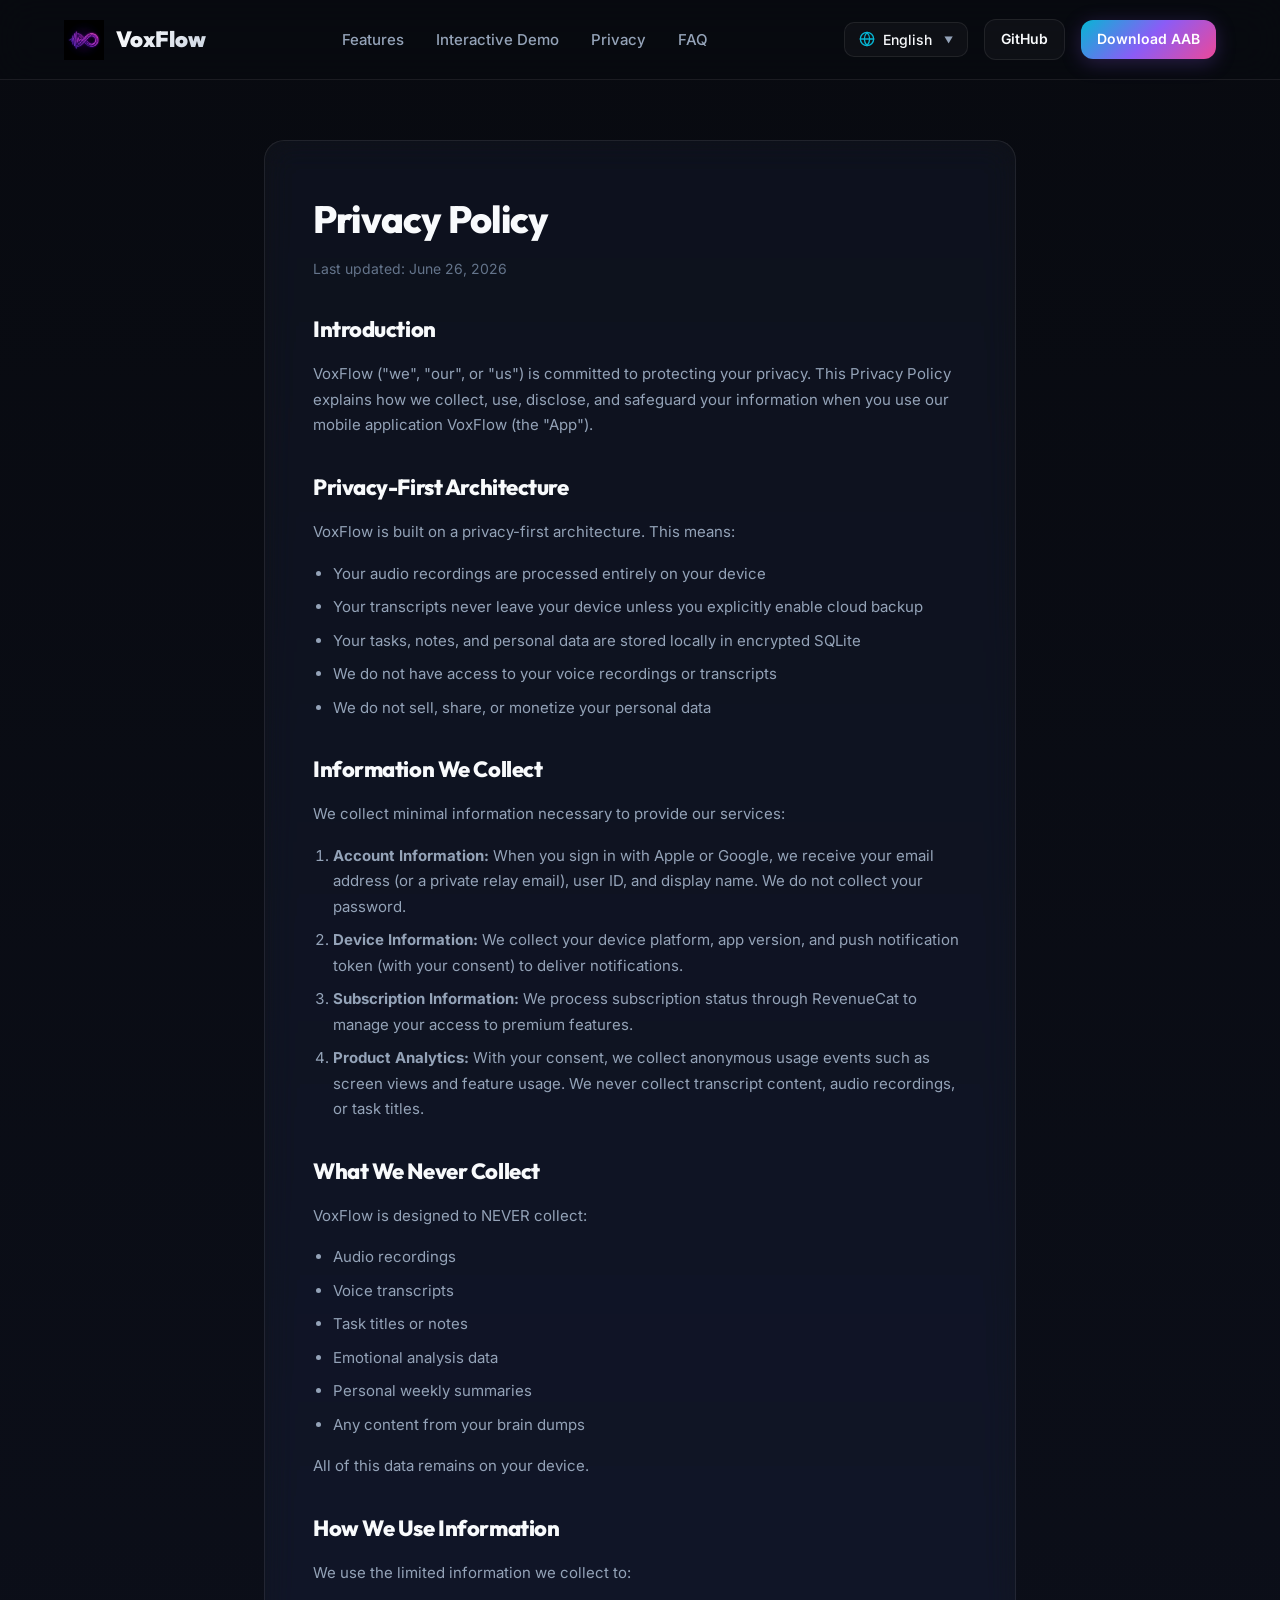
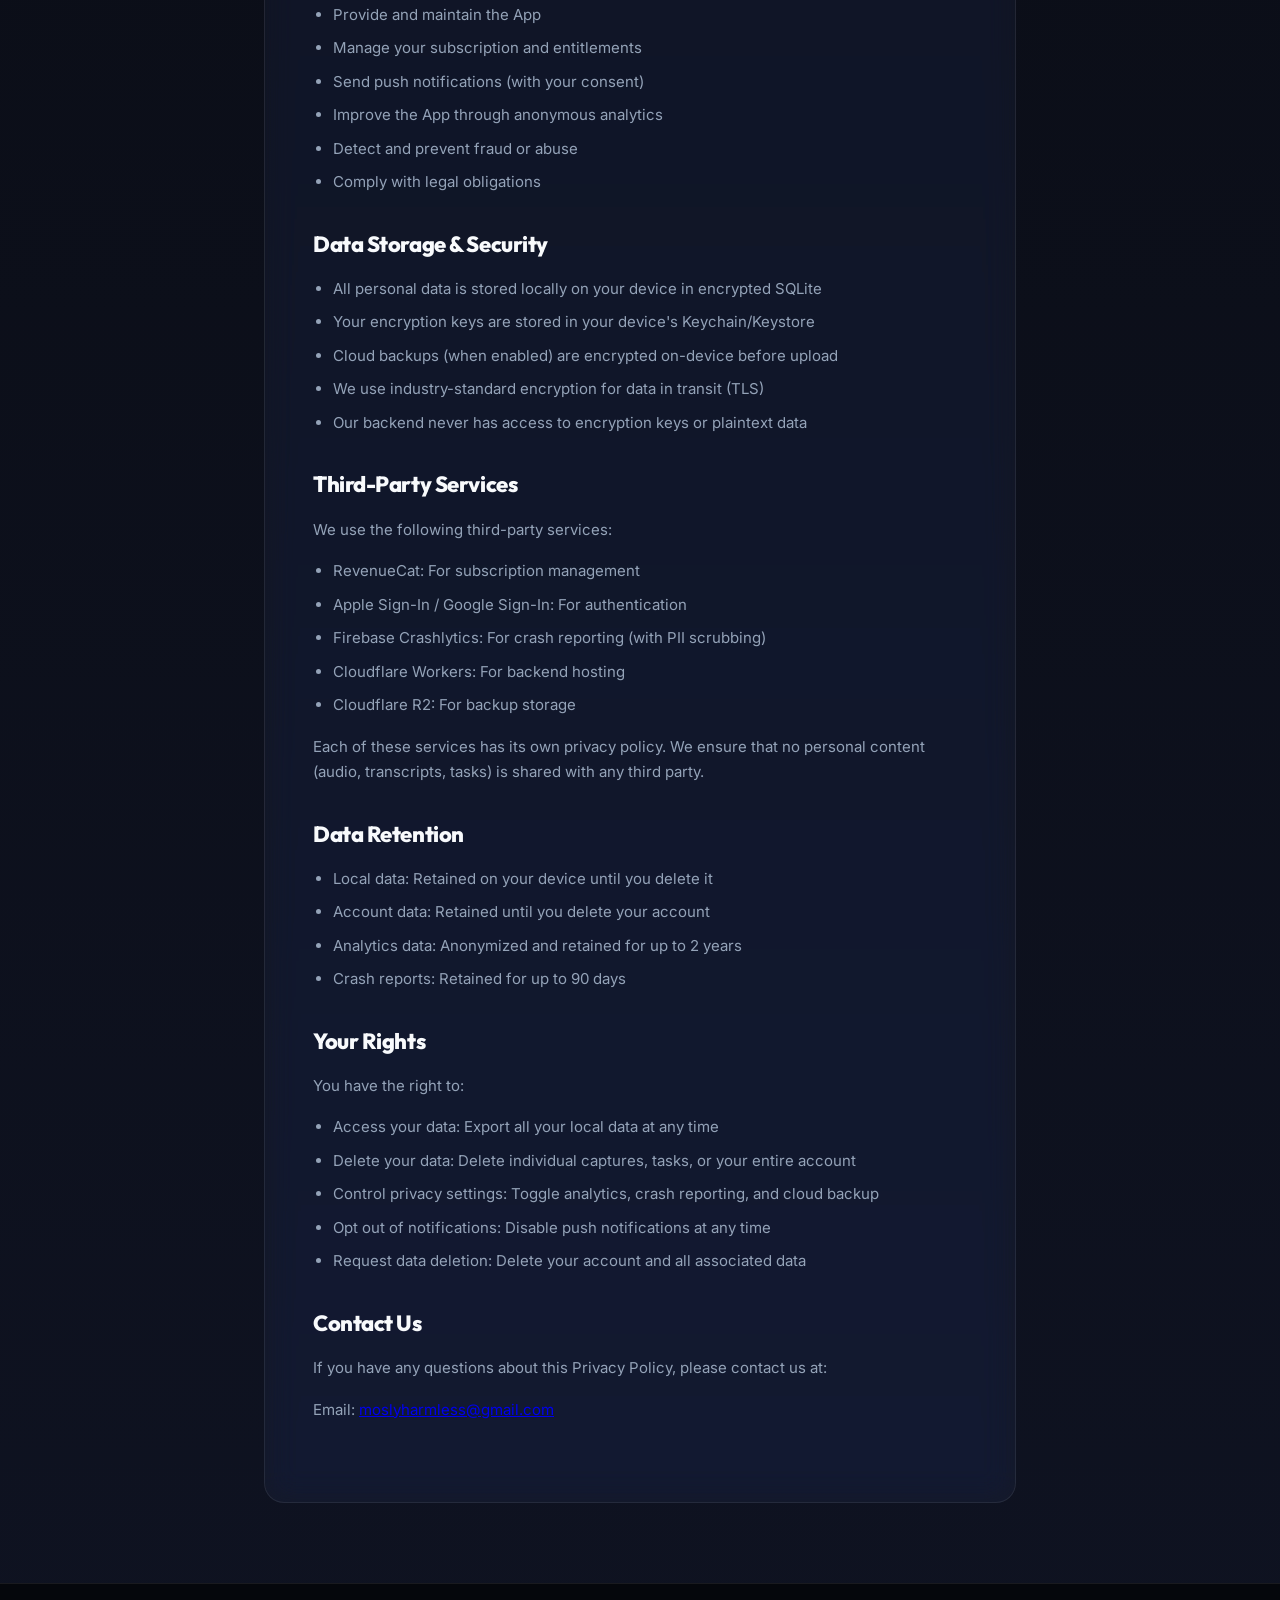
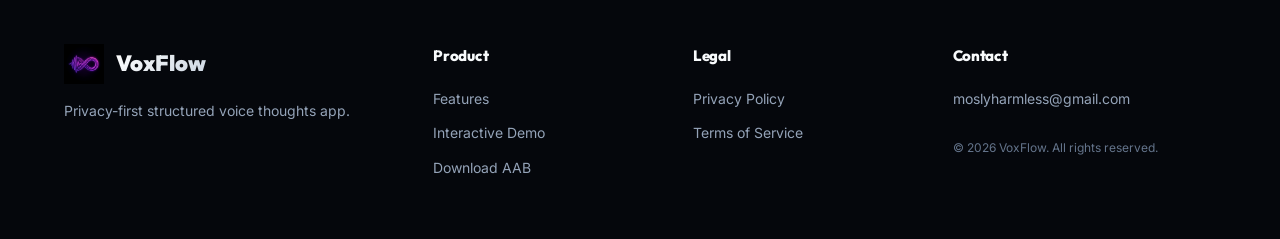
==== commit 19d3a720: "Update third-party services in privacy policy Replace Sentry, Render, and Neon with Firebase Crashly" ====
--- a/privacy-policy.html
+++ b/privacy-policy.html
@@ -193,9 +193,9 @@
           <ul>
             <li>RevenueCat: For subscription management</li>
             <li>Apple Sign-In / Google Sign-In: For authentication</li>
-            <li>Sentry: For crash reporting (with PII scrubbing)</li>
-            <li>Render: For backend hosting</li>
-            <li>Neon: For database hosting</li>
+            <li>Firebase Crashlytics: For crash reporting (with PII scrubbing)</li>
+            <li>Cloudflare Workers: For backend hosting</li>
+            <li>Cloudflare R2: For backup storage</li>
           </ul>
           <p>Each of these services has its own privacy policy. We ensure that no personal content (audio, transcripts, tasks) is shared with any third party.</p>
         </div>
@@ -306,9 +306,9 @@
           <ul>
             <li>RevenueCat: для управления подписками</li>
             <li>Apple Sign-In / Google Sign-In: для аутентификации</li>
-            <li>Sentry: для отчетов о сбоях (с очисткой персональных данных)</li>
-            <li>Render: для хостинга бэкэнда</li>
-            <li>Neon: для хостинга баз данных</li>
+            <li>Firebase Crashlytics: для отчетов о сбоях (с очисткой персональных данных)</li>
+            <li>Cloudflare Workers: для хостинга бэкэнда</li>
+            <li>Cloudflare R2: для хранения резервных копий</li>
           </ul>
           <p>У каждой из этих служб есть своя политика конфиденциальности. Мы гарантируем, что личный контент (аудио, расшифровки, задачи) не передается третьим лицам.</p>
         </div>
--- a/css/style.css
+++ b/css/style.css
@@ -201,7 +201,6 @@
 .logo-img {
   width: 40px;
   height: 40px;
-  border-radius: 10px;
 }
 
 .logo-text {
@@ -814,8 +813,18 @@
 
 .privacy-main-card {
   padding: 60px 48px;
-  text-align: center;
   background: linear-gradient(135deg, rgba(6, 182, 212, 0.03) 0%, rgba(139, 92, 246, 0.03) 100%);
+}
+
+.privacy-layout {
+  display: grid;
+  grid-template-columns: 1.2fr 1fr;
+  gap: 48px;
+  align-items: center;
+}
+
+.privacy-content-col {
+  text-align: left;
 }
 
 .privacy-icon {
@@ -829,28 +838,45 @@
 }
 
 .privacy-lead {
-  font-size: 17px;
-  max-width: 750px;
-  margin: 0 auto 48px auto;
+  font-size: 16px;
+  margin-bottom: 32px;
   color: var(--text-secondary);
 }
 
-.privacy-grid {
-  display: grid;
-  grid-template-columns: repeat(3, 1fr);
-  gap: 32px;
-  text-align: left;
+.privacy-grid-vertical {
+  display: flex;
+  flex-direction: column;
+  gap: 24px;
 }
 
 .privacy-item h4 {
   font-size: 18px;
-  margin-bottom: 10px;
+  margin-bottom: 8px;
   color: var(--text-primary);
 }
 
 .privacy-item p {
   font-size: 14px;
   line-height: 1.6;
+}
+
+.privacy-poster-col {
+  display: flex;
+  justify-content: center;
+}
+
+.privacy-poster-img {
+  width: 100%;
+  max-width: 400px;
+  border-radius: var(--border-radius-card);
+  box-shadow: 0 20px 40px rgba(0, 0, 0, 0.3), 0 0 50px rgba(139, 92, 246, 0.1);
+  border: 1px solid rgba(255, 255, 255, 0.08);
+  transition: var(--transition-smooth);
+}
+
+.privacy-poster-img:hover {
+  transform: translateY(-5px) scale(1.02);
+  box-shadow: 0 30px 60px rgba(0, 0, 0, 0.4), 0 0 60px rgba(139, 92, 246, 0.2);
 }
 
 /* FAQ */
@@ -933,13 +959,14 @@
 
 /* Responsive */
 @media (max-width: 1024px) {
-  .hero-grid, .simulator-grid {
+  .hero-grid, .simulator-grid, .privacy-layout {
     grid-template-columns: 1fr;
     gap: 40px;
   }
   
   .hero-content {
     text-align: center;
+    padding: 0 10px;
   }
   
   .hero-title {
@@ -955,8 +982,8 @@
     justify-content: center;
   }
   
-  .privacy-grid {
-    grid-template-columns: 1fr;
+  .privacy-content-col {
+    text-align: center;
   }
   
   .footer-grid {
@@ -965,7 +992,7 @@
 }
 
 @media (max-width: 768px) {
-  .nav-links, .nav-actions a:first-child {
+  .nav-links, .nav-actions .btn-nav:not(.btn-primary) {
     display: none;
   }
   
@@ -973,11 +1000,118 @@
     font-size: 32px;
   }
   
+  .features-grid {
+    grid-template-columns: repeat(auto-fit, minmax(280px, 1fr));
+    gap: 20px;
+  }
+  
+  .feature-card {
+    padding: 30px 20px;
+  }
+  
   .faq-grid {
     grid-template-columns: 1fr;
   }
   
   .footer-grid {
     grid-template-columns: 1fr;
-  }
-}
+    text-align: center;
+    gap: 30px;
+  }
+  
+  .footer-brand, .footer-links {
+    align-items: center;
+    justify-content: center;
+  }
+  
+  .logo-container {
+    justify-content: center;
+  }
+}
+
+@media (max-width: 480px) {
+  .header {
+    height: 70px;
+  }
+  
+  .hero-section {
+    padding-top: 110px;
+    padding-bottom: 40px;
+  }
+  
+  .logo-text {
+    font-size: 19px;
+  }
+  
+  .logo-img {
+    width: 32px;
+    height: 32px;
+  }
+  
+  .nav-actions .btn-nav {
+    display: none; /* Hide download button in nav on extremely small screens */
+  }
+  
+  .hero-title {
+    font-size: 32px;
+    line-height: 1.2;
+  }
+  
+  .hero-subtitle {
+    font-size: 15px;
+    margin-bottom: 28px;
+  }
+  
+  .hero-ctas {
+    flex-direction: column;
+    width: 100%;
+    gap: 12px;
+  }
+  
+  .hero-ctas .btn {
+    width: 100%;
+    padding: 14px 20px;
+  }
+  
+  .hero-meta {
+    flex-direction: column;
+    gap: 8px;
+    align-items: center;
+  }
+  
+  .badge-premium {
+    font-size: 11px;
+    padding: 4px 12px;
+  }
+  
+  .live-wave .bar {
+    width: 4px;
+    gap: 4px;
+  }
+  
+  .privacy-main-card {
+    padding: 30px 20px;
+  }
+  
+  .privacy-title {
+    font-size: 28px;
+  }
+  
+  .privacy-lead {
+    font-size: 15px;
+  }
+  
+  /* Policy details pages responsive overrides */
+  .policy-container {
+    padding-top: 100px;
+    padding-bottom: 40px;
+  }
+  
+  .policy-card {
+    padding: 24px 20px !important;
+  }
+  
+  .policy-title {
+    font-size: 28px !important;
+  }
+}
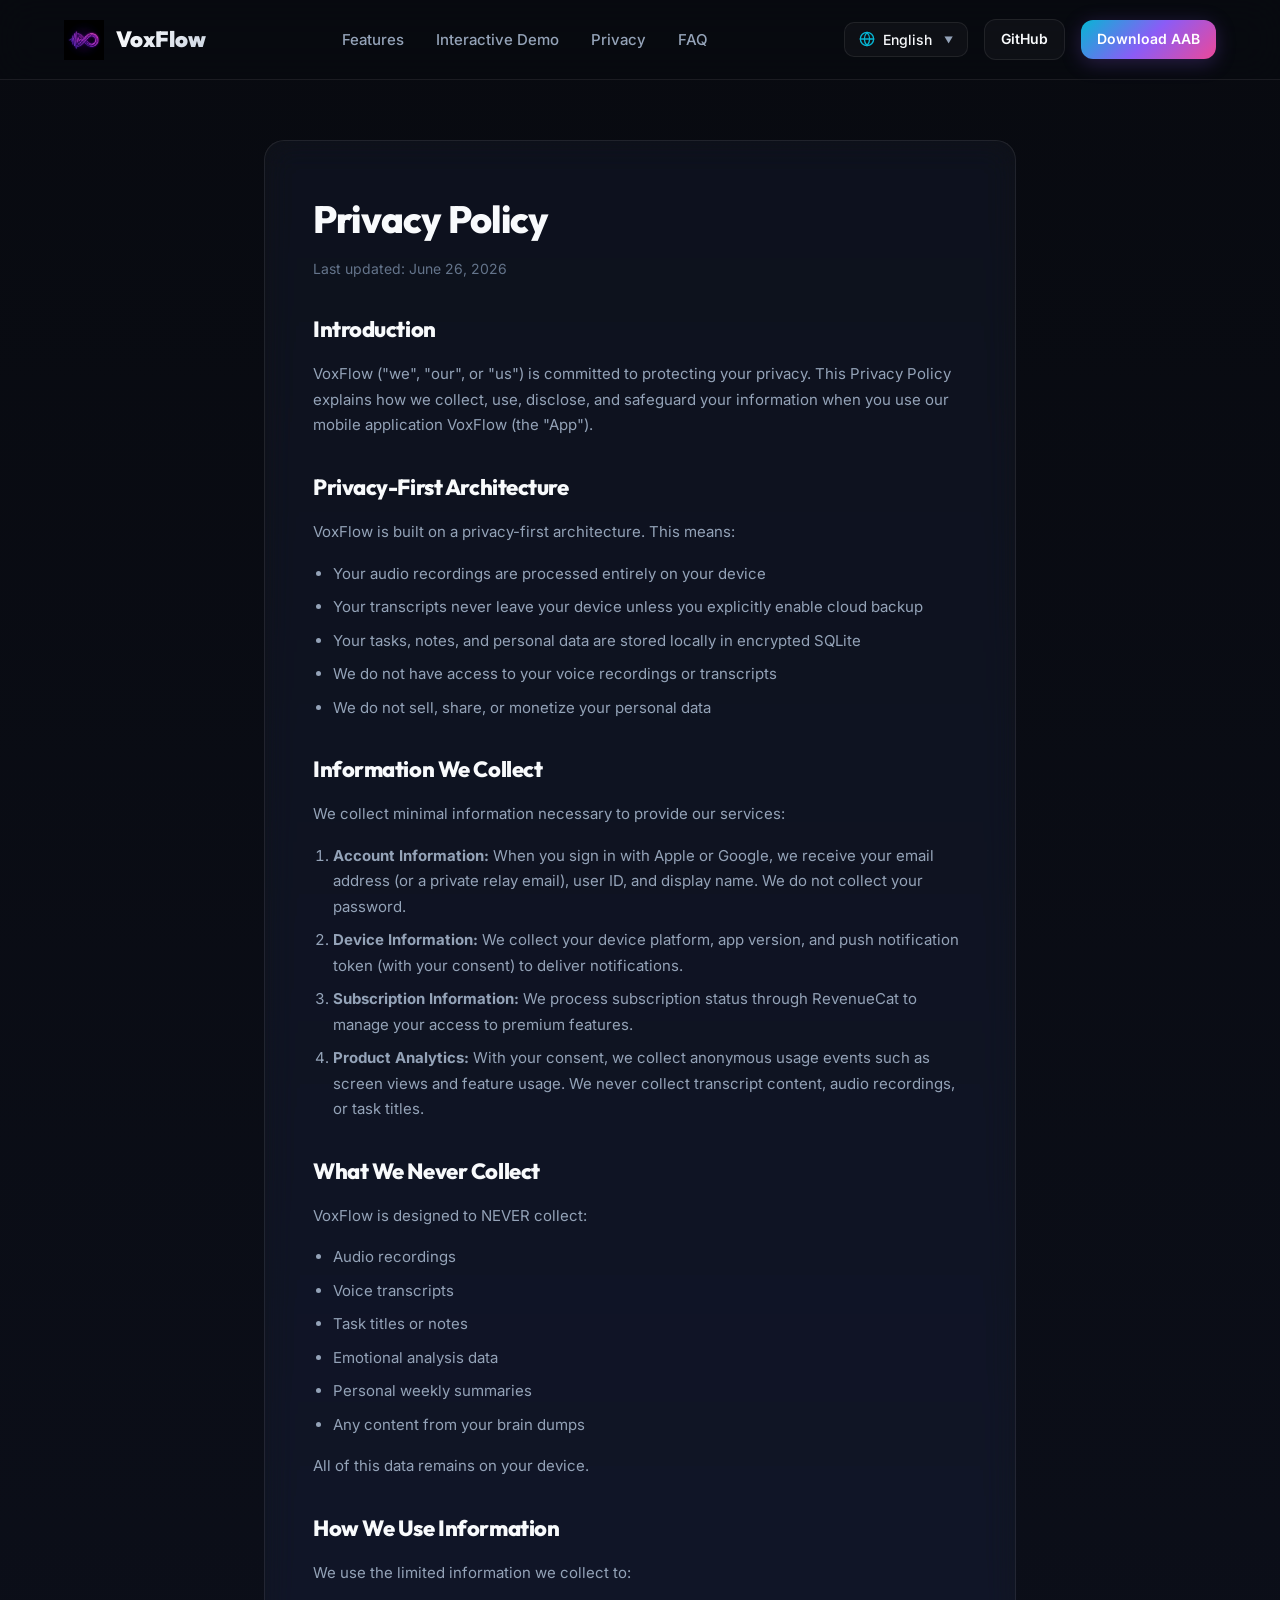
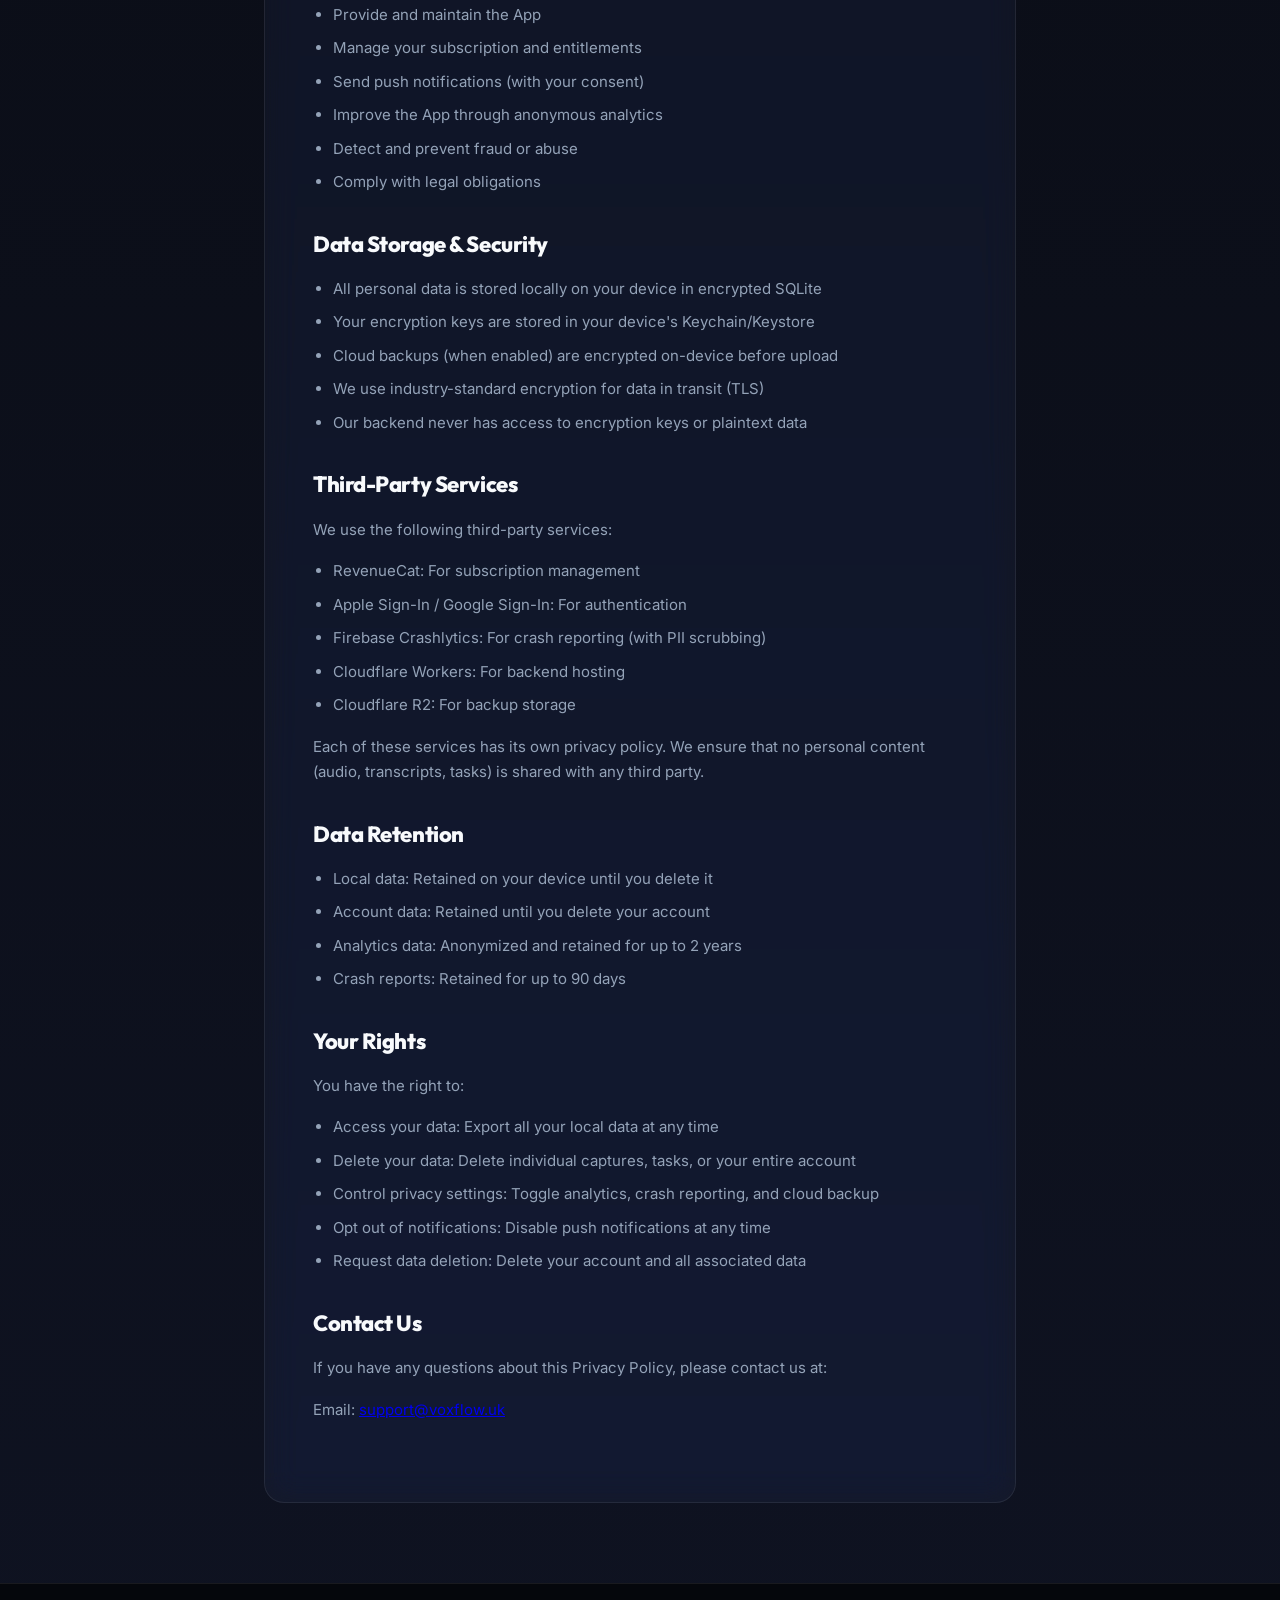
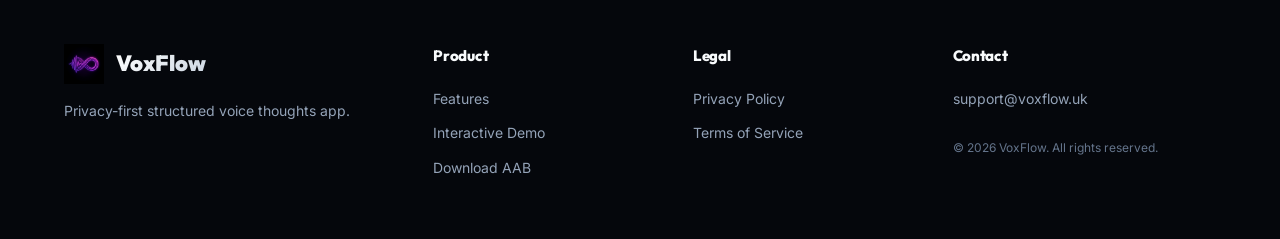
==== commit c2dbf830: "Update contact email to support@voxflow.uk Replace legacy moslyharmless@gmail.com contact address wi" ====
--- a/privacy-policy.html
+++ b/privacy-policy.html
@@ -225,7 +225,7 @@
         <div class="policy-section">
           <h3>Contact Us</h3>
           <p>If you have any questions about this Privacy Policy, please contact us at:</p>
-          <p>Email: <a href="mailto:moslyharmless@gmail.com" class="accent-cyan">moslyharmless@gmail.com</a></p>
+          <p>Email: <a href="mailto:support@voxflow.uk" class="accent-cyan">support@voxflow.uk</a></p>
         </div>
       </div>
       
@@ -338,7 +338,7 @@
         <div class="policy-section">
           <h3>Контакты</h3>
           <p>Если у вас есть вопросы по этой Политике конфиденциальности, свяжитесь с нами по адресу:</p>
-          <p>Email: <a href="mailto:moslyharmless@gmail.com" class="accent-cyan">moslyharmless@gmail.com</a></p>
+          <p>Email: <a href="mailto:support@voxflow.uk" class="accent-cyan">support@voxflow.uk</a></p>
         </div>
       </div>
       
@@ -451,7 +451,7 @@
         <div class="policy-section">
           <h3>Контакти</h3>
           <p>Якщо у вас є питання щодо цієї Політики конфіденційності, зв'яжіться з нами за адресою:</p>
-          <p>Email: <a href="mailto:moslyharmless@gmail.com" class="accent-cyan">moslyharmless@gmail.com</a></p>
+          <p>Email: <a href="mailto:support@voxflow.uk" class="accent-cyan">support@voxflow.uk</a></p>
         </div>
       </div>
       
@@ -481,7 +481,7 @@
       </div>
       <div class="footer-links">
         <h5>Contact</h5>
-        <a href="mailto:moslyharmless@gmail.com">moslyharmless@gmail.com</a>
+        <a href="mailto:support@voxflow.uk">support@voxflow.uk</a>
         <span data-i18n="footer_copy">© 2026 VoxFlow. All rights reserved.</span>
       </div>
     </div>
